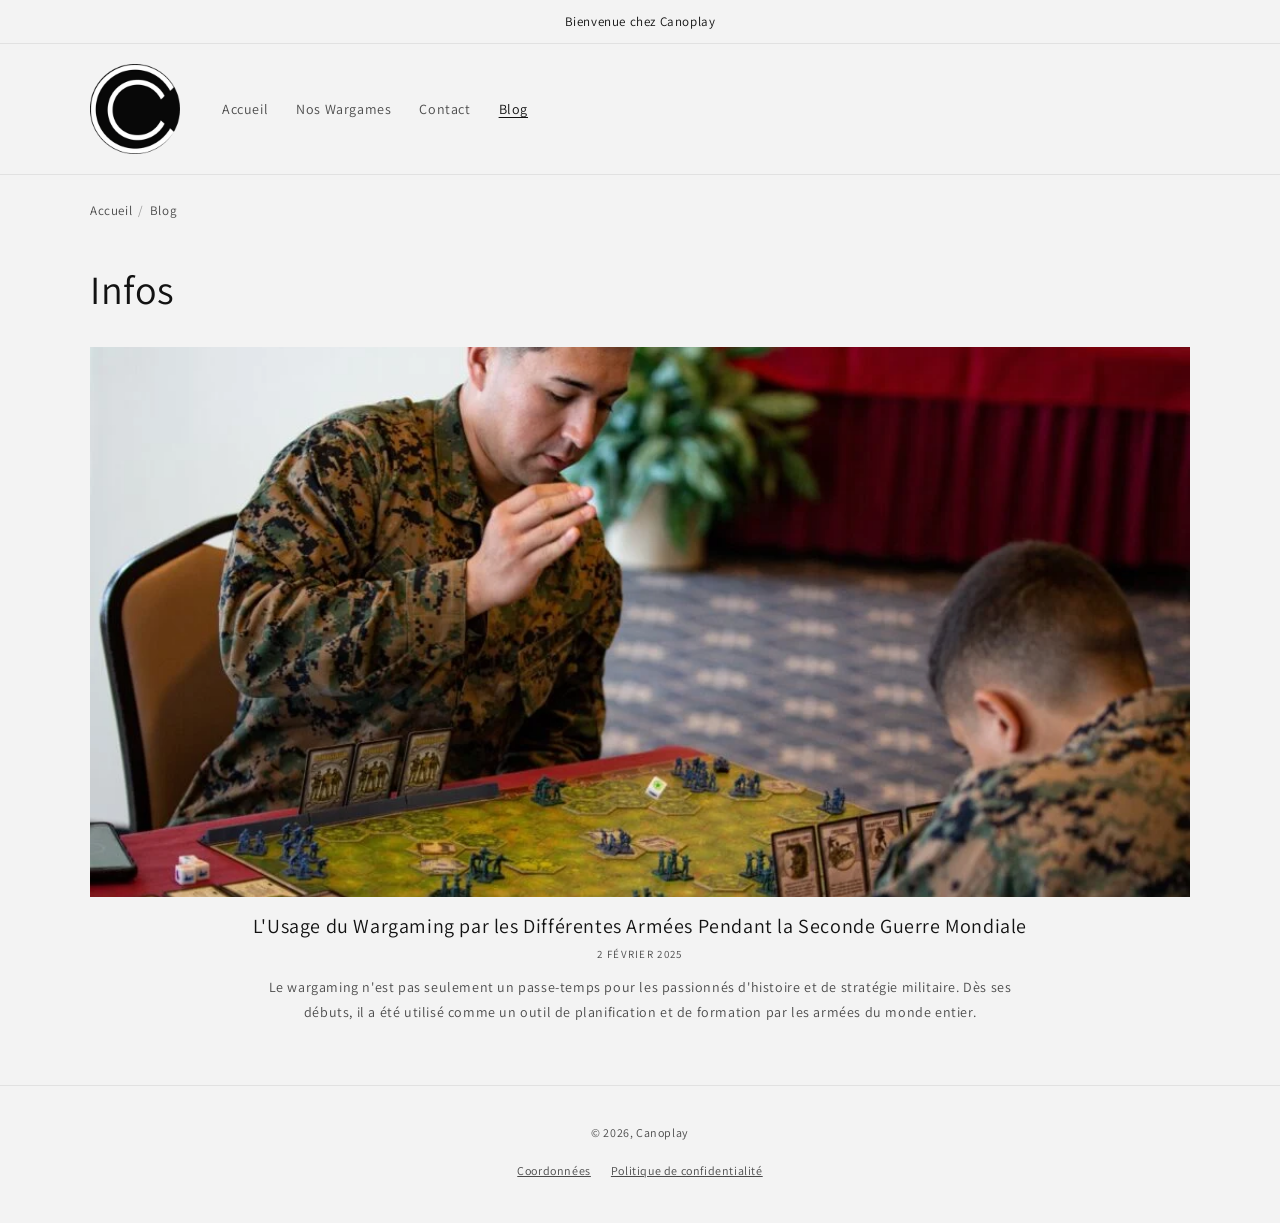
==== blogs/infos/index.html @ 4f761872 "fix: liste du blog en blogs/infos/index.html ; couleurs des liens d'article, alignement de la page c" ====
<!doctype html>
<html lang="fr">
<head>
<meta charset="utf-8">
<meta name="viewport" content="width=device-width, initial-scale=1">
<title>Blog — Canoplay</title>
<meta name="description" content="Articles Canoplay sur l&#x27;histoire et la pratique du wargaming.">
<link rel="canonical" href="https://canoplay.fr/blogs/infos">
<meta name="theme-color" content="#f3f3f3">
<meta property="og:type" content="website">
<meta property="og:site_name" content="Canoplay">
<meta property="og:url" content="https://canoplay.fr/blogs/infos">
<meta property="og:title" content="Blog — Canoplay">
<meta property="og:description" content="Articles Canoplay sur l&#x27;histoire et la pratique du wargaming.">
<meta property="og:image" content="https://canoplay.fr/assets/img/blog-wargaming-ww2-1024.webp">
<meta name="twitter:card" content="summary_large_image">
<link rel="icon" href="/assets/img/logo-240.webp" type="image/webp">
<link rel="preload" href="/assets/fonts/assistant-latin.woff2" as="font" type="font/woff2" crossorigin>
<link rel="stylesheet" href="/assets/css/site.css">
<script type="application/ld+json">{"@context": "https://schema.org", "@type": "BreadcrumbList", "itemListElement": [{"@type": "ListItem", "position": 1, "name": "Accueil", "item": "https://canoplay.fr/"}, {"@type": "ListItem", "position": 2, "name": "Blog", "item": "https://canoplay.fr/blogs/infos"}]}</script>
</head>
<body>
<a class="skip" href="#contenu">Aller au contenu</a>
<div class="announce" role="region" aria-label="Annonce">Bienvenue chez Canoplay</div>
<header class="site-header">
<div class="page-width header">
  <details class="menu">
    <summary aria-label="Ouvrir le menu"><svg width="20" height="16" viewBox="0 0 20 16" aria-hidden="true"><path d="M0 1h20M0 8h20M0 15h20" stroke="currentColor" stroke-width="1.5"/></svg></summary>
    <ul>
      <li><a href="/">Accueil</a></li>
      <li><a href="/collections/all">Nos Wargames</a></li>
      <li><a href="/pages/contact">Contact</a></li>
      <li><a href="/blogs/infos" aria-current="page">Blog</a></li>
    </ul>
  </details>
  <a class="header__logo" href="/"><img src="/assets/img/logo-240.webp" width="90" height="90" alt="Canoplay — accueil"></a>
  <nav class="nav" aria-label="Navigation principale">
    <ul>
      <li><a href="/">Accueil</a></li>
      <li><a href="/collections/all">Nos Wargames</a></li>
      <li><a href="/pages/contact">Contact</a></li>
      <li><a href="/blogs/infos" aria-current="page">Blog</a></li>
    </ul>
  </nav>
</div>
</header>
<main id="contenu">
<nav class="page-width breadcrumb" aria-label="Fil d'Ariane"><ol><li><a href="/">Accueil</a></li><li><span aria-current="page">Blog</span></li></ol></nav>
<div class="page-width">
<h1 class="page-title">Infos</h1>
<ul class="posts">
  <li class="post-card">
    <img src="/assets/img/blog-wargaming-ww2-1024.webp" srcset="/assets/img/blog-wargaming-ww2-720.webp 720w, /assets/img/blog-wargaming-ww2-1024.webp 1024w" sizes="(min-width: 1200px) 1100px, 100vw" width="1024" height="684" alt="" fetchpriority="high">
    <h2><a href="/blogs/infos/lusage-du-wargaming-par-les-differentes-armees-pendant-la-seconde-guerre-mondiale">L&#x27;Usage du Wargaming par les Différentes Armées Pendant la Seconde Guerre Mondiale</a></h2>
    <time class="meta" datetime="2025-02-02T16:20:15+01:00">2 février 2025</time>
    <p>Le wargaming n&#x27;est pas seulement un passe-temps pour les passionnés d&#x27;histoire et de stratégie militaire. Dès ses débuts, il a été utilisé comme un outil de planification et de formation par les armées du monde entier.</p>
  </li>
</ul>
</div>
</main>
<footer class="footer">
  <div class="page-width">
    <p>© 2026, Canoplay</p>
    <ul>
      <li><a href="/pages/contact">Coordonnées</a></li>
      <li><a href="https://m7977n-dm.myshopify.com/policies/privacy-policy">Politique de confidentialité</a></li>
    </ul>
  </div>
</footer>
</body>
</html>
---- assets/css/site.css ----
@font-face{font-family:Assistant;src:url(/assets/fonts/assistant-latin.woff2) format("woff2");font-weight:200 800;font-style:normal;font-display:swap}
/* Jeux de couleurs relevés sur le thème Shopify d'origine (Dawn) */
:root{
  --bg:243 243 243; --fg:18 18 18;              /* scheme-2 : fond principal */
  --dark:36 40 51;                              /* scheme-3 : bannière */
  --accent:51 79 180;                           /* scheme-5 : bleu */
  --page:120rem; --gutter:1.6rem;
}
@media (min-width:750px){:root{--gutter:5rem}}
*,*::before,*::after{box-sizing:border-box}
html{font-size:62.5%;-webkit-text-size-adjust:100%}
body{margin:0;background:rgb(var(--bg));color:rgb(var(--fg) / .75);font:400 1.5rem/1.8 Assistant,sans-serif;letter-spacing:.06rem;display:flex;flex-direction:column;min-height:100vh}
main{flex:1}
@media (min-width:750px){body{font-size:1.6rem}}
img{display:block;max-width:100%;height:auto}
a{color:inherit}
h1,h2,h3{color:rgb(var(--fg));font-weight:700;letter-spacing:.06rem;line-height:1.3;margin:0}
.skip{position:absolute;left:-999rem;top:0;background:rgb(var(--fg));color:#fff;padding:1rem 2rem;z-index:10}
.skip:focus{left:1rem}
:focus-visible{outline:.2rem solid rgb(var(--fg) / .6);outline-offset:.3rem}
.page-width{max-width:var(--page);margin:0 auto;padding:0 var(--gutter)}
.visually-hidden{position:absolute;width:1px;height:1px;overflow:hidden;clip:rect(0 0 0 0);white-space:nowrap}

/* Bandeau d'annonce */
.announce{text-align:center;font-size:1.3rem;padding:1rem 0;color:rgb(var(--fg));border-bottom:.1rem solid rgb(var(--fg) / .08)}

/* En-tête */
.site-header{border-bottom:.1rem solid rgb(var(--fg) / .08)}
.header{display:flex;align-items:center;gap:3rem;padding-block:2rem}
.header__logo img{width:9rem;height:9rem}
.nav ul{display:flex;gap:.4rem;list-style:none;margin:0;padding:0}
.nav a{display:block;padding:1.2rem;font-size:1.4rem;text-decoration:none;color:rgb(var(--fg) / .75)}
.nav a:hover,.nav a[aria-current]{color:rgb(var(--fg));text-decoration:underline;text-underline-offset:.3rem}
.menu{display:none}
@media (max-width:989px){
  .header{justify-content:center;position:relative;padding-block:1.2rem}
  .header__logo img{width:7rem;height:7rem}
  .nav{display:none}
  .menu{display:block;position:absolute;left:var(--gutter);top:50%;transform:translateY(-50%)}
  .menu summary{list-style:none;cursor:pointer;width:4.4rem;height:4.4rem;display:grid;place-items:center}
  .menu summary::-webkit-details-marker{display:none}
  .menu[open] ul{position:fixed;inset:0;background:rgb(var(--bg));z-index:5;list-style:none;margin:0;padding:8rem var(--gutter) 2rem}
  .menu[open] summary{position:fixed;z-index:6;top:1.6rem;left:var(--gutter)}
  .menu a{display:block;padding:1.1rem 0;font-size:1.8rem;text-decoration:none;color:rgb(var(--fg))}
  .menu a[aria-current]{text-decoration:underline;text-underline-offset:.3rem}
}

/* Titres de page */
.page-title{font-weight:400;font-size:3rem;padding-block:3.6rem 2.4rem}
@media (min-width:750px){.page-title{font-size:4rem;padding-block:4rem 3.2rem}}
.breadcrumb{font-size:1.3rem;padding-top:2.4rem}
.breadcrumb ol{list-style:none;display:flex;flex-wrap:wrap;gap:.6rem;margin:0;padding:0}
.breadcrumb li+li::before{content:"/";margin-right:.6rem;color:rgb(var(--fg) / .4)}
.breadcrumb a{text-decoration:none}
.breadcrumb a:hover{text-decoration:underline}

/* Bannière d'accueil : deux images côte à côte, texte centré en bas */
.banner{position:relative;display:flex;background:rgb(var(--dark));color:#fff;min-height:34rem;overflow:hidden}
.banner__media{position:relative;flex:1 1 50%;min-height:100%}
.banner__media img{position:absolute;inset:0;width:100%;height:100%;object-fit:cover}
.banner__media + .banner__media{display:none}
.banner::after{content:"";position:absolute;inset:0;background:rgb(0 0 0 / .3)}
.banner__content{position:absolute;inset:auto 0 0;z-index:1;text-align:center;padding:4rem var(--gutter) 4.5rem}
.banner h1{color:#fff;font-weight:400;font-size:3rem}
.btn{display:inline-flex;align-items:center;justify-content:center;min-height:4.5rem;min-width:12rem;padding:0 3rem;margin-top:2rem;font-size:1.5rem;letter-spacing:.1rem;text-decoration:none;color:#fff;box-shadow:inset 0 0 0 .1rem #fff;transition:box-shadow .1s}
.btn:hover{box-shadow:inset 0 0 0 .2rem #fff}
.btn--dark{color:rgb(var(--fg));box-shadow:inset 0 0 0 .1rem rgb(var(--fg))}
.btn--dark:hover{box-shadow:inset 0 0 0 .2rem rgb(var(--fg))}
@media (min-width:750px){
  .banner{min-height:72rem}
  .banner__media + .banner__media{display:block}
  .banner h1{font-size:4rem}
}

/* Rangées image + texte, alternées */
.rows{padding-block:3.6rem 1.2rem}
.row{display:grid;margin-bottom:.8rem}
.row__img{aspect-ratio:1.2;overflow:hidden}
.row__img img{width:100%;height:100%;object-fit:cover}
.row__text{padding:3rem 0 3.6rem}
.row__text h2{font-size:2.4rem;margin-bottom:1.6rem}
.row__text p{margin:0;font-size:1.4rem}
@media (min-width:750px){
  .row{grid-template-columns:1fr 1fr;align-items:center}
  .row__text{padding:4rem 6rem}
  .row__text h2{font-size:3.2rem}
  .row--reverse .row__img{order:2}
  .row--reverse .row__text{padding-left:0}
}

/* Qui sommes nous */
.team{padding-block:2.4rem 3.6rem}
.team h2{font-size:2.4rem;margin-bottom:2.8rem}
.team ul{list-style:none;margin:0;padding:0;display:grid;gap:.4rem}
.card{background:rgb(var(--fg) / .04)}
.card img{width:100%;aspect-ratio:1.05;object-fit:contain;object-position:bottom}
.card__body{padding:1.6rem 2.4rem 2.4rem;font-size:1.4rem}
.card h3{font-size:1.6rem;font-weight:400}
.card p{margin:.6rem 0 0}
@media (min-width:750px){.team h2{font-size:3.2rem}.team ul{grid-template-columns:1fr 1fr}}

/* Vitrine : grille des wargames */
.grid{list-style:none;margin:0;padding:0 0 6rem;display:grid;gap:2.4rem 1.6rem;grid-template-columns:repeat(2,1fr)}
@media (min-width:750px){.grid{grid-template-columns:repeat(4,1fr)}}
.tile{position:relative}
.tile__img{aspect-ratio:2/3;overflow:hidden;background:rgb(var(--dark))}
.tile__img img{width:100%;height:100%;object-fit:cover;transition:transform .4s ease}
.tile:hover .tile__img img{transform:scale(1.03)}
.tile h2{font-size:1.5rem;font-weight:400;margin-top:1.2rem}
.tile h2 a{text-decoration:none}
.tile h2 a::after{content:"";position:absolute;inset:0}
.tile p{margin:.4rem 0 0;font-size:1.3rem;line-height:1.5}
@media (prefers-reduced-motion:reduce){.tile__img img{transition:none}}

/* Fiche d'un wargame */
.product{display:grid;gap:3rem;padding-block:3rem 6rem}
.product__media{display:grid;gap:.8rem;grid-template-columns:1fr 1fr;align-content:start;margin:0}
.product__media img{width:100%;height:auto}
.product__media .first{grid-column:1/-1}
.product__info h1{font-weight:400;font-size:3rem;margin-bottom:2rem}
.product__info p{margin:0 0 1.6rem;font-size:1.5rem}
.product__info strong{color:rgb(var(--fg))}
@media (min-width:990px){
  .product{grid-template-columns:minmax(0,3fr) minmax(0,2fr);gap:4rem}
  .product__info{position:sticky;top:3rem;align-self:start}
  .product__info h1{font-size:4rem}
}

/* Blog : liste */
.posts{list-style:none;margin:0;padding:0 0 6rem;display:grid;gap:4rem}
.post-card{position:relative;text-align:center}
.post-card img{width:100%;aspect-ratio:2/1;object-fit:cover}
.post-card h2{font-weight:400;font-size:2rem;margin-top:1.6rem}
.post-card h2 a{text-decoration:none}
.post-card h2 a::after{content:"";position:absolute;inset:0}
.post-card h2 a:hover{text-decoration:underline}
.meta{display:block;font-size:1.1rem;text-transform:uppercase;letter-spacing:.13rem;margin-top:.6rem}
.post-card p{max-width:76rem;margin:1rem auto 0;font-size:1.4rem}

/* Blog : article */
.article__cover{max-width:var(--page);margin:2.4rem auto 0}
.article__cover img{width:100%;aspect-ratio:2/1;object-fit:cover}
.article{max-width:78rem;margin:0 auto;padding:3.2rem var(--gutter) 6rem}
.article__header{text-align:center;margin-bottom:3.2rem}
.article__header h1{font-weight:400;font-size:2.8rem}
@media (min-width:750px){.article__header h1{font-size:4rem}}
.article__lead{font-size:1.7rem;color:rgb(var(--fg) / .85)}
.article h2{font-size:2.2rem;margin:4rem 0 1.2rem}
.article p,.article li{font-size:1.6rem}
.article ul{padding-left:2.2rem}
.article strong{color:rgb(var(--fg))}
.article a{color:rgb(var(--accent));text-underline-offset:.3rem}
.article a strong{color:inherit}
.article a.btn{color:rgb(var(--fg))}
.article__back{display:inline-block;margin-top:4rem}

/* Contact */
.contact{padding-block:0 6rem}
.contact dl{max-width:72rem;display:grid;grid-template-columns:max-content 1fr;gap:1rem 2.4rem;margin:0 0 3rem}
.contact dt{color:rgb(var(--fg))}
.contact dd{margin:0}

/* Pied de page */
.footer{border-top:.1rem solid rgb(var(--fg) / .08);padding-block:3.6rem;font-size:1.2rem;text-align:center}
.footer p{margin:0}
.footer ul{list-style:none;display:flex;flex-wrap:wrap;justify-content:center;gap:.4rem 2rem;padding:0;margin:1rem 0 0}
.footer a{display:inline-block;padding:.6rem 0}
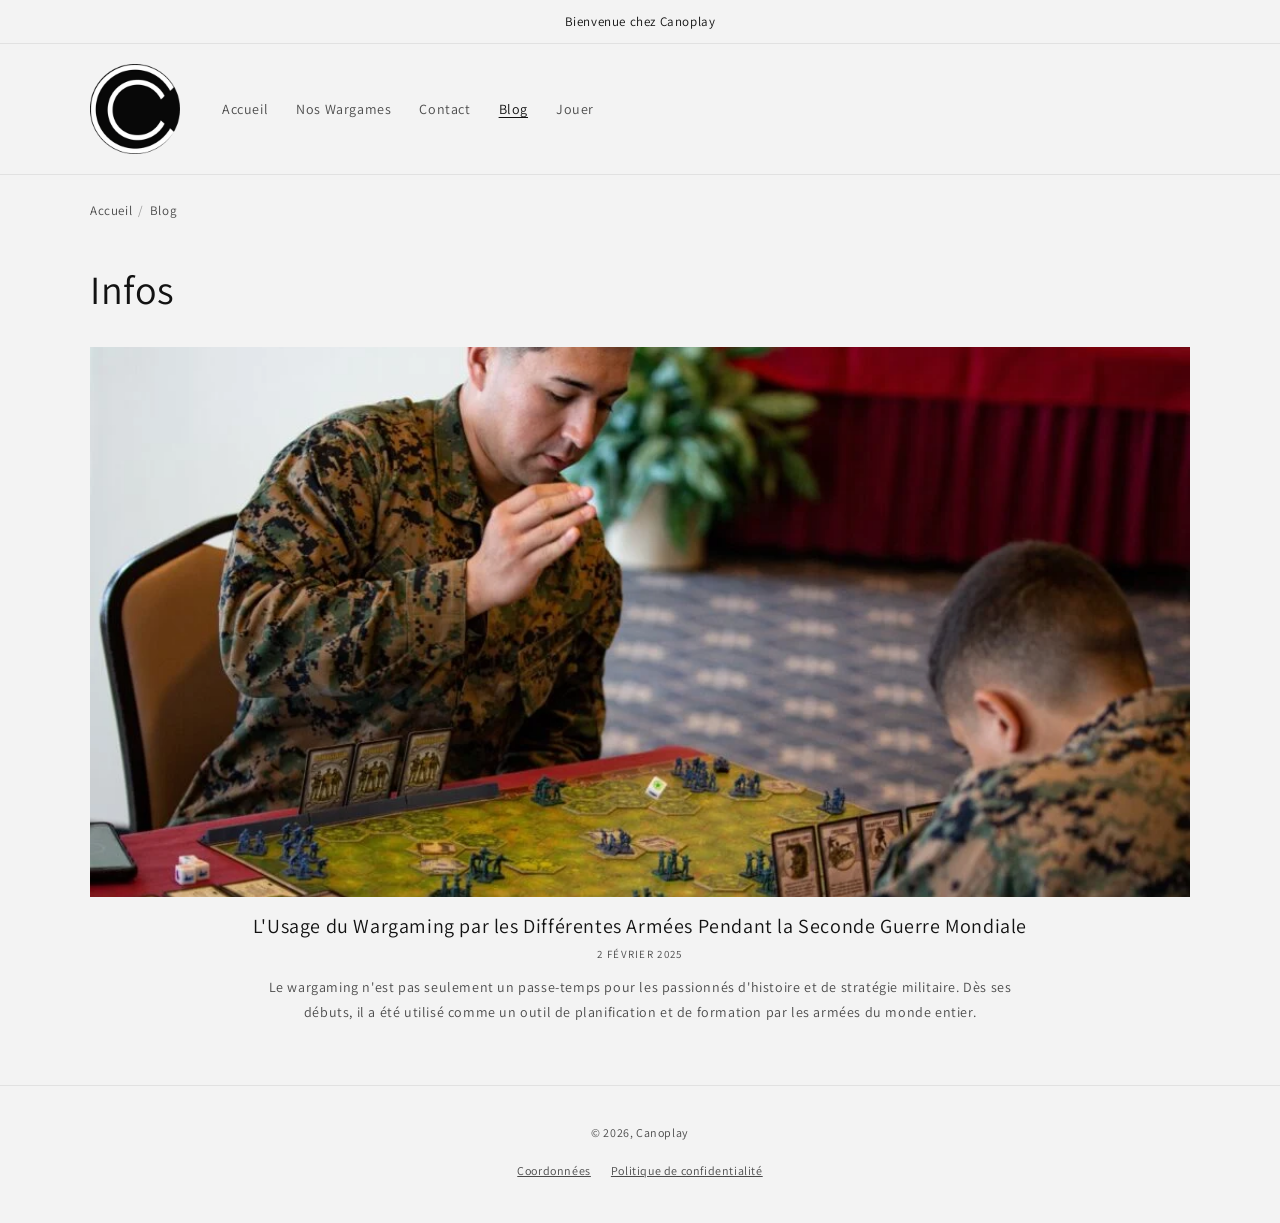
==== commit 030f0466: "feat: page /jouer et infrastructure d'hébergement du matrix game (Caddy, Authelia, bleu/vert) - infr" ====
--- a/blogs/infos/index.html
+++ b/blogs/infos/index.html
@@ -31,6 +31,7 @@
       <li><a href="/collections/all">Nos Wargames</a></li>
       <li><a href="/pages/contact">Contact</a></li>
       <li><a href="/blogs/infos" aria-current="page">Blog</a></li>
+      <li><a href="/jouer">Jouer</a></li>
     </ul>
   </details>
   <a class="header__logo" href="/"><img src="/assets/img/logo-240.webp" width="90" height="90" alt="Canoplay — accueil"></a>
@@ -40,6 +41,7 @@
       <li><a href="/collections/all">Nos Wargames</a></li>
       <li><a href="/pages/contact">Contact</a></li>
       <li><a href="/blogs/infos" aria-current="page">Blog</a></li>
+      <li><a href="/jouer">Jouer</a></li>
     </ul>
   </nav>
 </div>
--- a/assets/css/site.css
+++ b/assets/css/site.css
@@ -159,6 +159,11 @@
 .contact dl{max-width:72rem;display:grid;grid-template-columns:max-content 1fr;gap:1rem 2.4rem;margin:0 0 3rem}
 .contact dt{color:rgb(var(--fg))}
 .contact dd{margin:0}
+.contact .lead{font-size:1.8rem;color:rgb(var(--fg) / .85)}
+.contact p{max-width:72rem}
+.actions{display:flex;flex-wrap:wrap;align-items:center;gap:1.6rem 2.4rem;margin-top:3rem}
+.actions .btn{margin-top:0}
+.lien{text-underline-offset:.3rem}
 
 /* Pied de page */
 .footer{border-top:.1rem solid rgb(var(--fg) / .08);padding-block:3.6rem;font-size:1.2rem;text-align:center}
